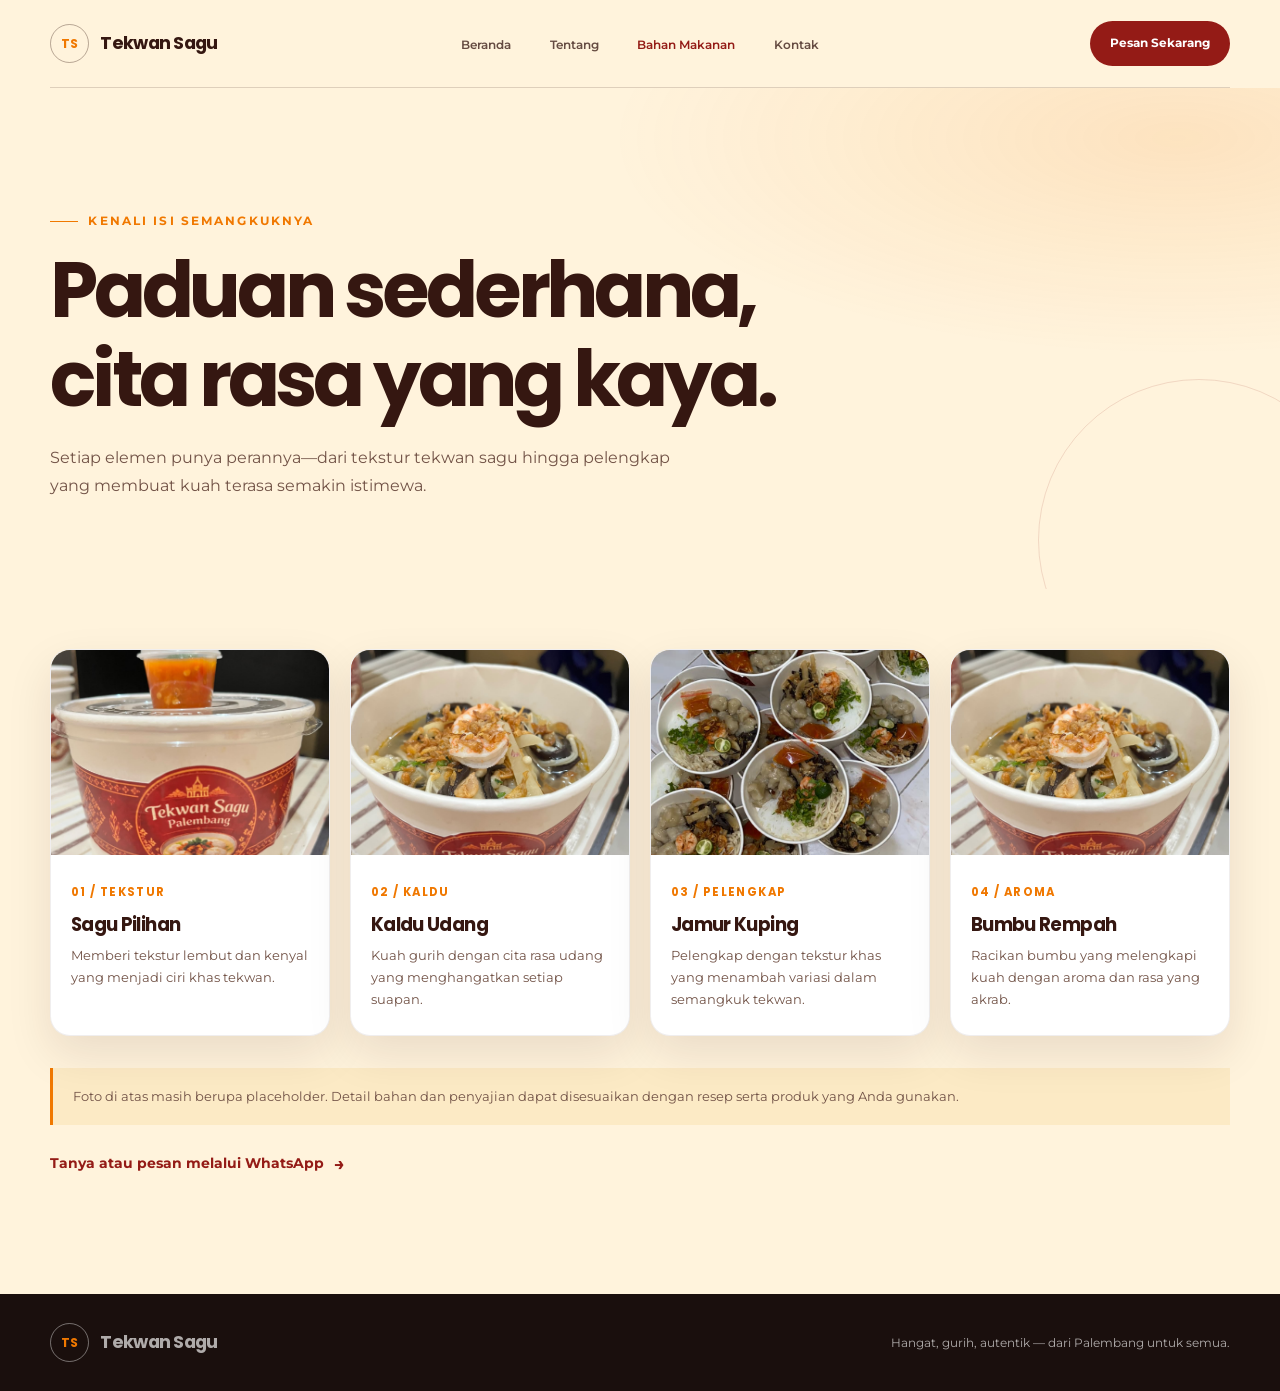
==== bahan.html @ 5b8f3bab "up web tekwan-sagu arin" ====
<!doctype html>
<html lang="id">
  <head>
    <meta charset="utf-8">
    <meta name="viewport" content="width=device-width, initial-scale=1">
    <meta name="theme-color" content="#FFF3DC">
    <meta
      name="description"
      content="Kenali bahan utama dalam semangkuk Tekwan Sagu Palembang."
    >
    <title>Bahan Makanan — Tekwan Sagu Palembang</title>
    <link rel="preconnect" href="https://fonts.googleapis.com">
    <link rel="preconnect" href="https://fonts.gstatic.com" crossorigin>
    <link rel="stylesheet" href="style.css">
  </head>
  <body>
    <header class="site-header site-header--light">
      <nav class="navbar container" aria-label="Navigasi utama">
        <a class="brand" href="index.html" aria-label="Tekwan Sagu, beranda">
          <span class="brand__mark" aria-hidden="true">TS</span>
          <span>Tekwan Sagu</span>
        </a>
        <ul class="nav-links">
          <li><a href="index.html">Beranda</a></li>
          <li><a href="tentang.html">Tentang</a></li>
          <li><a href="bahan.html" aria-current="page">Bahan Makanan</a></li>
          <li><a href="kontak.html">Kontak</a></li>
        </ul>
        <a class="button navbar__cta" href="kontak.html">Pesan Sekarang</a>
      </nav>
    </header>

    <main class="page-main">
      <section class="page-hero" aria-labelledby="ingredients-title">
        <div class="page-hero__inner container">
          <p class="eyebrow">Kenali isi semangkuknya</p>
          <h1 class="section-heading" id="ingredients-title">
            Paduan sederhana, cita rasa yang kaya.
          </h1>
          <p class="section-intro">
            Setiap elemen punya perannya—dari tekstur tekwan sagu hingga pelengkap
            yang membuat kuah terasa semakin istimewa.
          </p>
        </div>
      </section>

      <section class="section section--cream ingredients-section" aria-label="Bahan utama Tekwan Sagu">
        <div class="container">
          <div class="ingredients-grid">
            <article class="ingredient-card">
              <div class="ingredient-card__image">
                <!-- [GANTI FOTO DI SINI] Masukkan link atau nama file foto Anda ke dalam src="" -->
                <img
                  src="images/tekwan2.jpeg"
                  alt="Ilustrasi atau foto sagu pilihan"
                  loading="lazy"
                >
              </div>
              <div class="ingredient-card__body">
                <span class="ingredient-card__number">01 / TEKSTUR</span>
                <h3>Sagu Pilihan</h3>
                <p>Memberi tekstur lembut dan kenyal yang menjadi ciri khas tekwan.</p>
              </div>
            </article>

            <article class="ingredient-card">
              <div class="ingredient-card__image">
                <!-- [GANTI FOTO DI SINI] Masukkan link atau nama file foto Anda ke dalam src="" -->
                <img
                  src="images/tekwan1.jpeg"
                  alt="Ilustrasi atau foto kuah udang"
                  loading="lazy"
                >
              </div>
              <div class="ingredient-card__body">
                <span class="ingredient-card__number">02 / KALDU</span>
                <h3>Kaldu Udang</h3>
                <p>Kuah gurih dengan cita rasa udang yang menghangatkan setiap suapan.</p>
              </div>
            </article>

            <article class="ingredient-card">
              <div class="ingredient-card__image">
                <!-- [GANTI FOTO DI SINI] Masukkan link atau nama file foto Anda ke dalam src="" -->
                <img
                  src="images/tekwan3.jpeg"
                  alt="Ilustrasi atau foto jamur kuping"
                  loading="lazy"
                >
              </div>
              <div class="ingredient-card__body">
                <span class="ingredient-card__number">03 / PELENGKAP</span>
                <h3>Jamur Kuping</h3>
                <p>Pelengkap dengan tekstur khas yang menambah variasi dalam semangkuk tekwan.</p>
              </div>
            </article>

            <article class="ingredient-card">
              <div class="ingredient-card__image">
                <!-- [GANTI FOTO DI SINI] Masukkan link atau nama file foto Anda ke dalam src="" -->
                <img
                  src="images/tekwan1.jpeg"
                  alt="Ilustrasi atau foto bumbu rempah"
                  loading="lazy"
                >
              </div>
              <div class="ingredient-card__body">
                <span class="ingredient-card__number">04 / AROMA</span>
                <h3>Bumbu Rempah</h3>
                <p>Racikan bumbu yang melengkapi kuah dengan aroma dan rasa yang akrab.</p>
              </div>
            </article>
          </div>

          <p class="ingredients-note">
            Foto di atas masih berupa placeholder. Detail bahan dan penyajian dapat
            disesuaikan dengan resep serta produk yang Anda gunakan.
          </p>
          <a class="text-link" href="kontak.html">Tanya atau pesan melalui WhatsApp</a>
        </div>
      </section>
    </main>

    <footer class="site-footer">
      <div class="site-footer__inner container">
        <a class="brand" href="index.html">
          <span class="brand__mark" aria-hidden="true">TS</span>
          <span>Tekwan Sagu</span>
        </a>
        <p>Hangat, gurih, autentik — dari Palembang untuk semua.</p>
      </div>
    </footer>
  </body>
</html>
---- style.css ----
@import url('https://fonts.googleapis.com/css2?family=Montserrat:wght@400;500;600;700&family=Poppins:wght@400;500;600;700;800&display=swap');

:root {
  color-scheme: light;
  --color-dark: #1a0f0d;
  --color-cream: #fff3dc;
  --color-parchment: #f7dda4;
  --color-maroon: #941b16;
  --color-orange: #f07800;
  --color-gold: #f5c637;
  --color-white: #ffffff;
  --color-text: #351711;
  --color-muted: #725347;
  --color-border: rgba(53, 23, 17, 0.14);
  --font-heading: 'Poppins', sans-serif;
  --font-body: 'Montserrat', sans-serif;
  --container-width: 1180px;
  --section-space: clamp(4.5rem, 9vw, 8rem);
  --radius-card: 1.25rem;
  --shadow-card: 0 18px 45px rgba(53, 23, 17, 0.1);
}

* {
  box-sizing: border-box;
}

html {
  scroll-behavior: smooth;
}

body {
  min-width: 320px;
  margin: 0;
  background: var(--color-cream);
  color: var(--color-text);
  font-family: var(--font-body);
  font-size: 1rem;
  line-height: 1.7;
  -webkit-font-smoothing: antialiased;
}

body,
button,
a {
  font-family: var(--font-body);
}

img {
  display: block;
  max-width: 100%;
}

a {
  color: inherit;
  text-decoration: none;
}

button,
a {
  -webkit-tap-highlight-color: transparent;
}

button:focus-visible,
a:focus-visible {
  outline: 3px solid var(--color-orange);
  outline-offset: 4px;
}

h1,
h2,
h3,
p {
  margin-top: 0;
}

h1,
h2,
h3 {
  font-family: var(--font-heading);
  line-height: 1.16;
}

.container {
  width: min(var(--container-width), calc(100% - 3rem));
  margin-inline: auto;
}

.section {
  padding-block: var(--section-space);
}

.section--cream {
  background: var(--color-cream);
  color: var(--color-text);
}

.section--dark {
  background: var(--color-dark);
  color: var(--color-white);
}

.eyebrow {
  display: inline-flex;
  align-items: center;
  gap: 0.65rem;
  margin-bottom: 1rem;
  color: var(--color-orange);
  font-size: 0.74rem;
  font-weight: 700;
  letter-spacing: 0.18em;
  line-height: 1.4;
  text-transform: uppercase;
}

.eyebrow::before {
  width: 1.75rem;
  height: 1px;
  background: currentColor;
  content: '';
}

.section-heading {
  max-width: 700px;
  margin-bottom: 1.15rem;
  font-size: clamp(2.15rem, 4.5vw, 3.8rem);
  letter-spacing: -0.055em;
}

.section-intro {
  max-width: 620px;
  margin-bottom: 0;
  color: var(--color-muted);
}

.section--dark .section-intro {
  color: rgba(255, 255, 255, 0.68);
}

.button {
  display: inline-flex;
  min-height: 3.35rem;
  align-items: center;
  justify-content: center;
  gap: 0.65rem;
  padding: 0.85rem 1.5rem;
  border: 1px solid transparent;
  border-radius: 999px;
  background: var(--color-maroon);
  color: var(--color-white);
  font-size: 0.87rem;
  font-weight: 700;
  line-height: 1.2;
  transition: background-color 180ms ease, color 180ms ease, transform 180ms ease, box-shadow 180ms ease;
}

.button:hover {
  transform: translateY(-2px);
  background: #76120f;
  box-shadow: 0 10px 24px rgba(148, 27, 22, 0.25);
}

.button--outline {
  border-color: rgba(255, 255, 255, 0.38);
  background: transparent;
  color: var(--color-white);
}

.button--outline:hover {
  border-color: var(--color-white);
  background: var(--color-white);
  color: var(--color-dark);
  box-shadow: none;
}

.site-header {
  position: absolute;
  z-index: 10;
  inset: 0 0 auto;
  color: var(--color-white);
}

.site-header--light {
  color: var(--color-text);
}

.site-header--light .navbar {
  border-bottom-color: rgba(53, 23, 17, 0.16);
}

.site-header--light .brand__mark {
  border-color: rgba(53, 23, 17, 0.35);
}

.site-header--light .nav-links a {
  color: rgba(53, 23, 17, 0.76);
}

.site-header--light .nav-links a:hover,
.site-header--light .nav-links a[aria-current='page'] {
  color: var(--color-maroon);
}

.navbar {
  position: relative;
  display: flex;
  min-height: 5.5rem;
  align-items: center;
  justify-content: space-between;
  gap: 2rem;
  border-bottom: 1px solid rgba(255, 255, 255, 0.13);
}

.brand {
  display: inline-flex;
  flex: 0 0 auto;
  align-items: center;
  gap: 0.7rem;
  font-family: var(--font-heading);
  font-size: 1.1rem;
  font-weight: 700;
  letter-spacing: -0.04em;
}

.brand__mark {
  display: grid;
  width: 2.45rem;
  aspect-ratio: 1;
  place-items: center;
  border: 1px solid rgba(255, 255, 255, 0.4);
  border-radius: 50%;
  color: var(--color-orange);
  font-size: 0.78rem;
  letter-spacing: 0;
}

.nav-links {
  position: absolute;
  left: 50%;
  display: flex;
  align-items: center;
  gap: clamp(1.25rem, 3vw, 2.8rem);
  margin: 0;
  padding: 0;
  list-style: none;
  transform: translateX(-50%);
}

.nav-links a {
  color: rgba(255, 255, 255, 0.78);
  font-size: 0.78rem;
  font-weight: 600;
  transition: color 180ms ease;
}

.nav-links a:hover,
.nav-links a[aria-current='page'] {
  color: var(--color-white);
}

.navbar__cta {
  min-height: 2.85rem;
  padding-inline: 1.2rem;
  font-size: 0.78rem;
  white-space: nowrap;
}

.hero {
  position: relative;
  display: flex;
  min-height: min(810px, 100svh);
  align-items: center;
  overflow: hidden;
  padding-block: 9rem 8rem;
  background:
    radial-gradient(ellipse at 78% 52%, rgba(240, 120, 0, 0.13), transparent 39%),
    var(--color-cream);
  color: var(--color-text);
}

.hero::before {
  position: absolute;
  top: 12%;
  right: -9rem;
  width: min(46vw, 620px);
  aspect-ratio: 1;
  border: 1px solid rgba(148, 27, 22, 0.2);
  border-radius: 50%;
  content: '';
}

.hero::after {
  position: absolute;
  z-index: 2;
  right: -3%;
  bottom: -3.4rem;
  left: -3%;
  height: 6rem;
  border-radius: 50% 50% 0 0 / 65% 65% 0 0;
  background: var(--color-cream);
  content: '';
}

.hero__inner {
  position: relative;
  z-index: 1;
  display: grid;
  width: min(var(--container-width), calc(100% - 3rem));
  grid-template-columns: minmax(0, 0.95fr) minmax(0, 1.05fr);
  align-items: center;
  gap: clamp(2.5rem, 6vw, 6rem);
  margin-inline: auto;
}

.hero__copy {
  position: relative;
  z-index: 2;
}

.hero__title {
  max-width: 620px;
  margin-bottom: 1.35rem;
  font-size: clamp(3.2rem, 7vw, 6.4rem);
  font-weight: 700;
  letter-spacing: -0.075em;
}

.hero__title span {
  color: var(--color-orange);
}

.hero__description {
  max-width: 480px;
  margin-bottom: 2rem;
  color: var(--color-muted);
  font-size: 1rem;
}

.hero__actions {
  display: flex;
  flex-wrap: wrap;
  align-items: center;
  gap: 0.85rem;
}

.hero .button--outline {
  border-color: rgba(53, 23, 17, 0.35);
  color: var(--color-text);
}

.hero .button--outline:hover {
  border-color: var(--color-maroon);
  background: var(--color-maroon);
  color: var(--color-white);
}

.hero__visual {
  position: relative;
  min-height: 460px;
  isolation: isolate;
}

.hero__visual::before {
  position: absolute;
  z-index: -1;
  inset: 7% 3% 4% 5%;
  border-radius: 48% 52% 47% 53% / 42% 45% 55% 58%;
  background: linear-gradient(145deg, #f7dda4, #eab96f 68%);
  content: '';
  transform: rotate(-7deg);
}

.hero__photo {
  position: absolute;
  inset: 2% 5% 0 2%;
  overflow: hidden;
  border: 1px solid rgba(148, 27, 22, 0.16);
  border-radius: 48% 52% 48% 52% / 41% 44% 56% 59%;
  background:
    radial-gradient(ellipse at 50% 48%, rgba(240, 120, 0, 0.28), transparent 48%),
    linear-gradient(150deg, #f4d18e, #e9b86d 70%);
  box-shadow: 0 35px 90px rgba(53, 23, 17, 0.2);
  transform: rotate(3deg);
}

.hero__photo img {
  width: 100%;
  height: 100%;
  object-fit: cover;
  opacity: 0.92;
}

.hero__badge {
  position: absolute;
  z-index: 2;
  right: -1%;
  bottom: 11%;
  display: grid;
  width: 7.5rem;
  aspect-ratio: 1;
  align-content: center;
  justify-items: center;
  border: 5px solid var(--color-cream);
  border-radius: 50%;
  background: var(--color-gold);
  color: var(--color-dark);
  text-align: center;
  transform: rotate(9deg);
}

.hero__badge strong {
  font-family: var(--font-heading);
  font-size: 1.4rem;
  line-height: 1.2;
}

.hero__badge span {
  max-width: 5rem;
  font-size: 0.57rem;
  font-weight: 700;
  line-height: 1.35;
  text-transform: uppercase;
}

.hero__note {
  position: absolute;
  right: 3%;
  bottom: -7%;
  color: var(--color-muted);
  font-size: 0.7rem;
  letter-spacing: 0.12em;
  text-transform: uppercase;
  transform: rotate(-5deg);
}

.intro {
  position: relative;
  padding-top: clamp(4rem, 8vw, 7rem);
}

.intro__layout {
  display: grid;
  grid-template-columns: 0.85fr 1.15fr;
  align-items: center;
  gap: clamp(3rem, 8vw, 8rem);
}

.intro__visual {
  position: relative;
  min-height: 370px;
  overflow: hidden;
  border-radius: 1rem 5rem 1rem 1rem;
  background:
    radial-gradient(ellipse at 50% 45%, rgba(240, 120, 0, 0.2), transparent 50%),
    var(--color-parchment);
}

.intro__visual img {
  width: 100%;
  height: 100%;
  min-height: 370px;
  object-fit: cover;
}

.intro__copy {
  padding-block: 1rem;
}

.intro__copy .section-heading {
  margin-bottom: 1.25rem;
}

.intro__copy p {
  max-width: 570px;
  color: var(--color-muted);
}

.text-link {
  display: inline-flex;
  align-items: center;
  gap: 0.6rem;
  margin-top: 0.6rem;
  color: var(--color-maroon);
  font-size: 0.86rem;
  font-weight: 700;
}

.text-link::after {
  content: '→';
  font-size: 1.15rem;
  transition: transform 180ms ease;
}

.text-link:hover::after {
  transform: translateX(4px);
}

.site-footer {
  padding-block: 1.8rem;
  background: var(--color-dark);
  color: rgba(255, 255, 255, 0.65);
  font-size: 0.78rem;
}

.site-footer__inner {
  display: flex;
  align-items: center;
  justify-content: space-between;
  gap: 1rem;
}

.site-footer p {
  margin: 0;
}

.page-main {
  padding-top: 5.5rem;
}

.page-hero {
  position: relative;
  overflow: hidden;
  padding-block: clamp(4.5rem, 9vw, 7.5rem) clamp(3.5rem, 7vw, 6rem);
  background:
    radial-gradient(ellipse at 92% 10%, rgba(240, 120, 0, 0.13), transparent 34%),
    var(--color-cream);
}

.page-hero::after {
  position: absolute;
  right: -5rem;
  bottom: -7rem;
  width: 20rem;
  aspect-ratio: 1;
  border: 1px solid rgba(148, 27, 22, 0.13);
  border-radius: 50%;
  content: '';
  pointer-events: none;
}

.page-hero__inner {
  position: relative;
  z-index: 1;
}

.page-hero .section-heading {
  max-width: 760px;
  margin-bottom: 1.25rem;
  font-size: clamp(2.6rem, 6vw, 5rem);
}

.page-hero .section-intro {
  max-width: 660px;
  font-size: 1.02rem;
}

.about-layout {
  display: grid;
  grid-template-columns: minmax(0, 1fr) minmax(0, 0.92fr);
  align-items: center;
  gap: clamp(2.5rem, 7vw, 6.5rem);
}

.about-copy p {
  color: var(--color-muted);
}

.about-copy .section-heading {
  margin-bottom: 1.35rem;
}

.about-visual {
  position: relative;
  min-height: 430px;
  overflow: hidden;
  border: 0.65rem solid var(--color-white);
  border-radius: 1.5rem 1.5rem 5rem 1.5rem;
  background:
    radial-gradient(ellipse at 50% 45%, rgba(240, 120, 0, 0.2), transparent 50%),
    var(--color-parchment);
  box-shadow: var(--shadow-card);
  transform: rotate(1.5deg);
}

.about-visual img {
  width: 100%;
  height: 100%;
  min-height: 430px;
  object-fit: cover;
}

.about-visual__caption {
  position: absolute;
  right: 1rem;
  bottom: 1rem;
  left: 1rem;
  padding: 0.8rem 1rem;
  border-radius: 0.7rem;
  background: rgba(255, 243, 220, 0.92);
  color: var(--color-text);
  font-size: 0.78rem;
  font-weight: 700;
}

.story-strip {
  display: grid;
  grid-template-columns: repeat(3, 1fr);
  gap: 1rem;
  margin-top: 2rem;
}

.story-strip__item {
  padding: 1rem;
  border-top: 2px solid var(--color-gold);
  background: rgba(255, 255, 255, 0.55);
}

.story-strip__item strong {
  display: block;
  margin-bottom: 0.2rem;
  color: var(--color-maroon);
  font-family: var(--font-heading);
  font-size: 0.9rem;
}

.story-strip__item span {
  color: var(--color-muted);
  font-size: 0.72rem;
}

.ingredients-section {
  padding-top: 1rem;
}

.ingredients-grid {
  display: grid;
  grid-template-columns: repeat(4, minmax(0, 1fr));
  gap: 1.25rem;
  margin-top: 2.75rem;
}

.ingredient-card {
  overflow: hidden;
  border: 1px solid rgba(53, 23, 17, 0.07);
  border-radius: var(--radius-card);
  background: var(--color-white);
  box-shadow: var(--shadow-card);
  transition: transform 200ms ease, box-shadow 200ms ease;
}

.ingredient-card:hover {
  transform: translateY(-5px);
  box-shadow: 0 24px 48px rgba(53, 23, 17, 0.15);
}

.ingredient-card__image {
  position: relative;
  display: grid;
  min-height: 205px;
  place-items: center;
  overflow: hidden;
  background:
    radial-gradient(ellipse at 50% 60%, rgba(240, 120, 0, 0.18), transparent 55%),
    var(--color-parchment);
}

.ingredient-card__image::before {
  position: absolute;
  width: 9rem;
  aspect-ratio: 1;
  border: 1px solid rgba(148, 27, 22, 0.18);
  border-radius: 50%;
  content: '';
}

.ingredient-card__image img {
  position: relative;
  z-index: 1;
  width: 100%;
  height: 205px;
  object-fit: cover;
}

.ingredient-card__body {
  padding: 1.35rem 1.25rem 1.5rem;
}

.ingredient-card__number {
  display: inline-block;
  margin-bottom: 0.7rem;
  color: var(--color-orange);
  font-family: var(--font-heading);
  font-size: 0.72rem;
  font-weight: 700;
  letter-spacing: 0.12em;
}

.ingredient-card h3 {
  margin-bottom: 0.55rem;
  font-size: 1.15rem;
  letter-spacing: -0.035em;
}

.ingredient-card p {
  margin-bottom: 0;
  color: var(--color-muted);
  font-size: 0.82rem;
}

.ingredients-note {
  margin-top: 2rem;
  padding: 1.1rem 1.25rem;
  border-left: 3px solid var(--color-orange);
  background: rgba(247, 221, 164, 0.42);
  color: var(--color-muted);
  font-size: 0.82rem;
}

.contact-section {
  padding-block: clamp(3.5rem, 7vw, 6rem) var(--section-space);
}

.contact-panel {
  position: relative;
  display: grid;
  grid-template-columns: 1.1fr 0.9fr;
  overflow: hidden;
  border: 1px solid rgba(148, 27, 22, 0.15);
  border-radius: 1.5rem;
  background:
    radial-gradient(ellipse at 100% 0%, rgba(245, 198, 55, 0.25), transparent 40%),
    var(--color-white);
  box-shadow: var(--shadow-card);
}

.contact-panel__details {
  padding: clamp(1.5rem, 5vw, 3.5rem);
}

.contact-panel__details h2 {
  max-width: 540px;
  margin-bottom: 1rem;
  font-size: clamp(2rem, 4vw, 3.25rem);
  letter-spacing: -0.055em;
}

.contact-panel__details > p {
  max-width: 520px;
  margin-bottom: 2rem;
  color: var(--color-muted);
}

.contact-facts {
  display: grid;
  gap: 1rem;
  margin: 0;
}

.contact-fact {
  display: grid;
  grid-template-columns: 2.8rem 1fr;
  align-items: center;
  gap: 0.9rem;
}

.contact-fact__icon {
  display: grid;
  width: 2.8rem;
  aspect-ratio: 1;
  place-items: center;
  border-radius: 50%;
  background: var(--color-cream);
  color: var(--color-maroon);
  font-size: 1.1rem;
}

.contact-fact dt {
  color: var(--color-muted);
  font-size: 0.72rem;
  font-weight: 600;
}

.contact-fact dd {
  margin: 0;
  color: var(--color-text);
  font-size: 0.95rem;
  font-weight: 700;
}

.contact-panel__order {
  display: flex;
  flex-direction: column;
  align-items: flex-start;
  justify-content: center;
  padding: clamp(1.5rem, 5vw, 3.5rem);
  background:
    radial-gradient(ellipse at 90% 10%, rgba(245, 198, 55, 0.2), transparent 45%),
    var(--color-maroon);
  color: var(--color-white);
}

.contact-panel__order .eyebrow {
  color: var(--color-gold);
}

.contact-panel__order h2 {
  margin-bottom: 0.6rem;
  font-size: clamp(1.7rem, 3.5vw, 2.4rem);
}

.contact-panel__order p {
  color: rgba(255, 255, 255, 0.8);
}

.contact-price {
  display: inline-flex;
  align-items: baseline;
  gap: 0.45rem;
  margin: 0.35rem 0 1.5rem;
  padding: 0.55rem 1rem;
  border-radius: 999px;
  background: var(--color-gold);
  color: var(--color-text);
  font-family: var(--font-heading);
  font-weight: 700;
}

.contact-price strong {
  font-size: 1.7rem;
}

.button--whatsapp {
  width: 100%;
  min-height: 3.7rem;
  background: #f3bd22;
  color: var(--color-text);
}

.button--whatsapp:hover {
  background: #ffcf39;
  box-shadow: 0 10px 24px rgba(43, 16, 12, 0.2);
}

.contact-phone {
  margin: 0.85rem 0 0;
  font-size: 0.76rem;
  font-weight: 600;
}

@media (max-width: 900px) {
  .navbar {
    gap: 1rem;
  }

  .nav-links {
    gap: 1rem;
  }

  .hero__inner {
    gap: 2rem;
  }

  .hero__visual {
    min-height: 390px;
  }

  .ingredients-grid {
    grid-template-columns: repeat(2, minmax(0, 1fr));
  }
}

@media (max-width: 700px) {
  :root {
    --section-space: 4.5rem;
  }

  .container,
  .hero__inner {
    width: min(100% - 2rem, var(--container-width));
  }

  .site-header {
    background: rgba(255, 243, 220, 0.92);
    backdrop-filter: blur(12px);
  }

  .site-header--light .navbar {
    border-bottom-color: rgba(53, 23, 17, 0.12);
  }

  .navbar {
    min-height: 4.7rem;
    flex-wrap: wrap;
    gap: 0.7rem;
    padding-block: 0.75rem;
  }

  .brand {
    font-size: 1rem;
  }

  .brand__mark {
    width: 2.1rem;
  }

  .navbar__cta {
    min-height: 2.5rem;
    padding-inline: 0.95rem;
    font-size: 0.7rem;
  }

  .nav-links {
    position: static;
    order: 3;
    width: 100%;
    justify-content: space-between;
    gap: 0.5rem;
    transform: none;
  }

  .nav-links a {
    font-size: 0.68rem;
  }

  .hero {
    min-height: auto;
    padding-block: 10rem 7rem;
  }

  .hero__inner,
  .intro__layout,
  .about-layout,
  .contact-panel {
    grid-template-columns: 1fr;
  }

  .hero__inner {
    gap: 2.5rem;
  }

  .hero__title {
    max-width: 520px;
    font-size: clamp(3.25rem, 15vw, 5rem);
  }

  .hero__description {
    font-size: 0.94rem;
  }

  .hero__visual {
    width: min(100%, 470px);
    min-height: min(95vw, 430px);
    justify-self: center;
  }

  .hero__badge {
    right: 0;
    bottom: 8%;
    width: 6.6rem;
  }

  .hero__note {
    right: 1%;
    bottom: -3%;
  }

  .hero::after {
    bottom: -4rem;
    height: 5rem;
  }

  .intro__layout {
    gap: 2rem;
  }

  .intro__visual,
  .intro__visual img {
    min-height: 270px;
  }

  .site-footer__inner {
    align-items: flex-start;
    flex-direction: column;
  }

  .page-main {
    padding-top: 6rem;
  }

  .page-hero .section-heading {
    font-size: clamp(2.6rem, 12vw, 4rem);
  }

  .about-layout {
    gap: 2.5rem;
  }

  .about-visual,
  .about-visual img {
    min-height: 300px;
  }

  .story-strip {
    grid-template-columns: 1fr;
    gap: 0.65rem;
  }

  .contact-panel__order {
    min-height: 330px;
  }
}

@media (max-width: 380px) {
  .brand {
    gap: 0.45rem;
    font-size: 0.88rem;
  }

  .navbar__cta {
    padding-inline: 0.75rem;
  }

  .nav-links a {
    font-size: 0.62rem;
  }

  .hero__actions .button {
    width: 100%;
  }

  .ingredients-grid {
    grid-template-columns: 1fr;
  }
}

@media (prefers-reduced-motion: reduce) {
  *,
  *::before,
  *::after {
    scroll-behavior: auto !important;
    transition-duration: 0.01ms !important;
  }
}
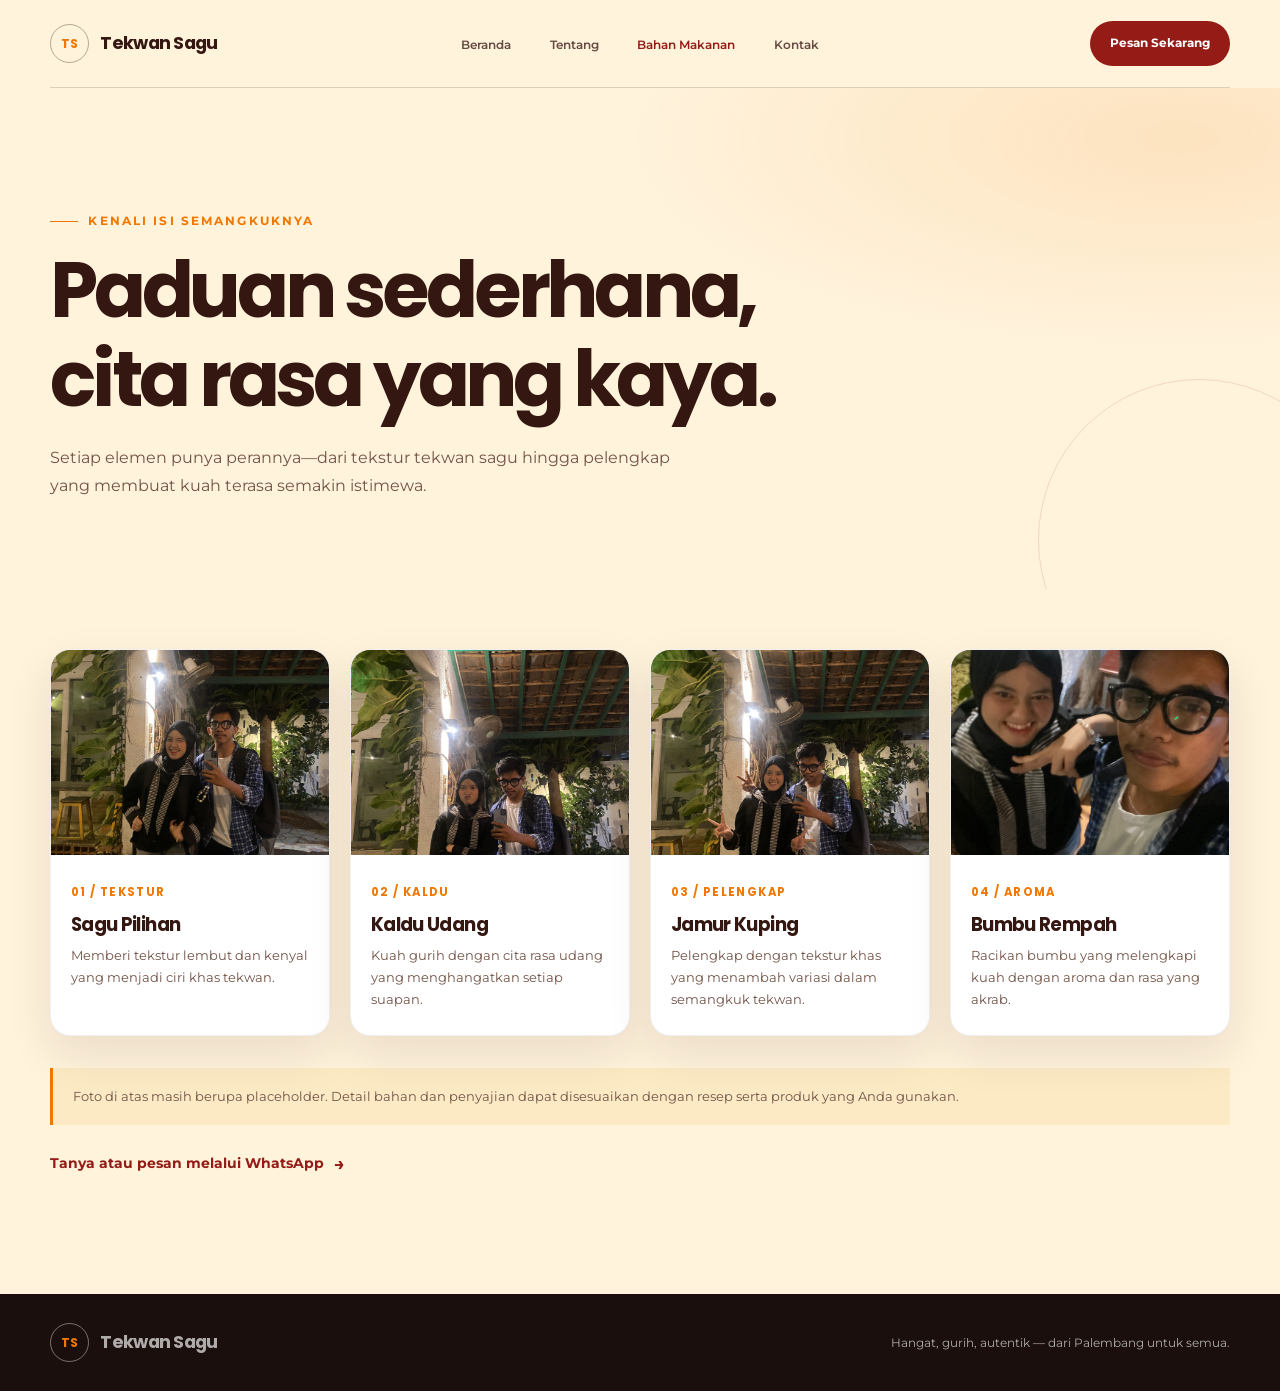
==== commit 521f7982: "kata arin gnti pke foto berdua xixixi" ====
--- a/bahan.html
+++ b/bahan.html
@@ -51,8 +51,8 @@
               <div class="ingredient-card__image">
                 <!-- [GANTI FOTO DI SINI] Masukkan link atau nama file foto Anda ke dalam src="" -->
                 <img
-                  src="images/tekwan2.jpeg"
-                  alt="Ilustrasi atau foto sagu pilihan"
+                  src="images/WhatsApp Image 2026-11-08 at 07.32.19 (1).jpeg"
+                  alt="Foto dokumentasi kebersamaan"
                   loading="lazy"
                 >
               </div>
@@ -67,8 +67,8 @@
               <div class="ingredient-card__image">
                 <!-- [GANTI FOTO DI SINI] Masukkan link atau nama file foto Anda ke dalam src="" -->
                 <img
-                  src="images/tekwan1.jpeg"
-                  alt="Ilustrasi atau foto kuah udang"
+                  src="images/WhatsApp Image 2026-11-08 at 07.32.18.jpeg"
+                  alt="Foto dokumentasi kebersamaan"
                   loading="lazy"
                 >
               </div>
@@ -83,8 +83,8 @@
               <div class="ingredient-card__image">
                 <!-- [GANTI FOTO DI SINI] Masukkan link atau nama file foto Anda ke dalam src="" -->
                 <img
-                  src="images/tekwan3.jpeg"
-                  alt="Ilustrasi atau foto jamur kuping"
+                  src="images/WhatsApp Image 2026-11-08 at 07.32.17.jpeg"
+                  alt="Foto dokumentasi kebersamaan"
                   loading="lazy"
                 >
               </div>
@@ -99,8 +99,8 @@
               <div class="ingredient-card__image">
                 <!-- [GANTI FOTO DI SINI] Masukkan link atau nama file foto Anda ke dalam src="" -->
                 <img
-                  src="images/tekwan1.jpeg"
-                  alt="Ilustrasi atau foto bumbu rempah"
+                  src="images/WhatsApp Image 2026-11-08 at 07.32.12.jpeg"
+                  alt="Foto dokumentasi kebersamaan"
                   loading="lazy"
                 >
               </div>
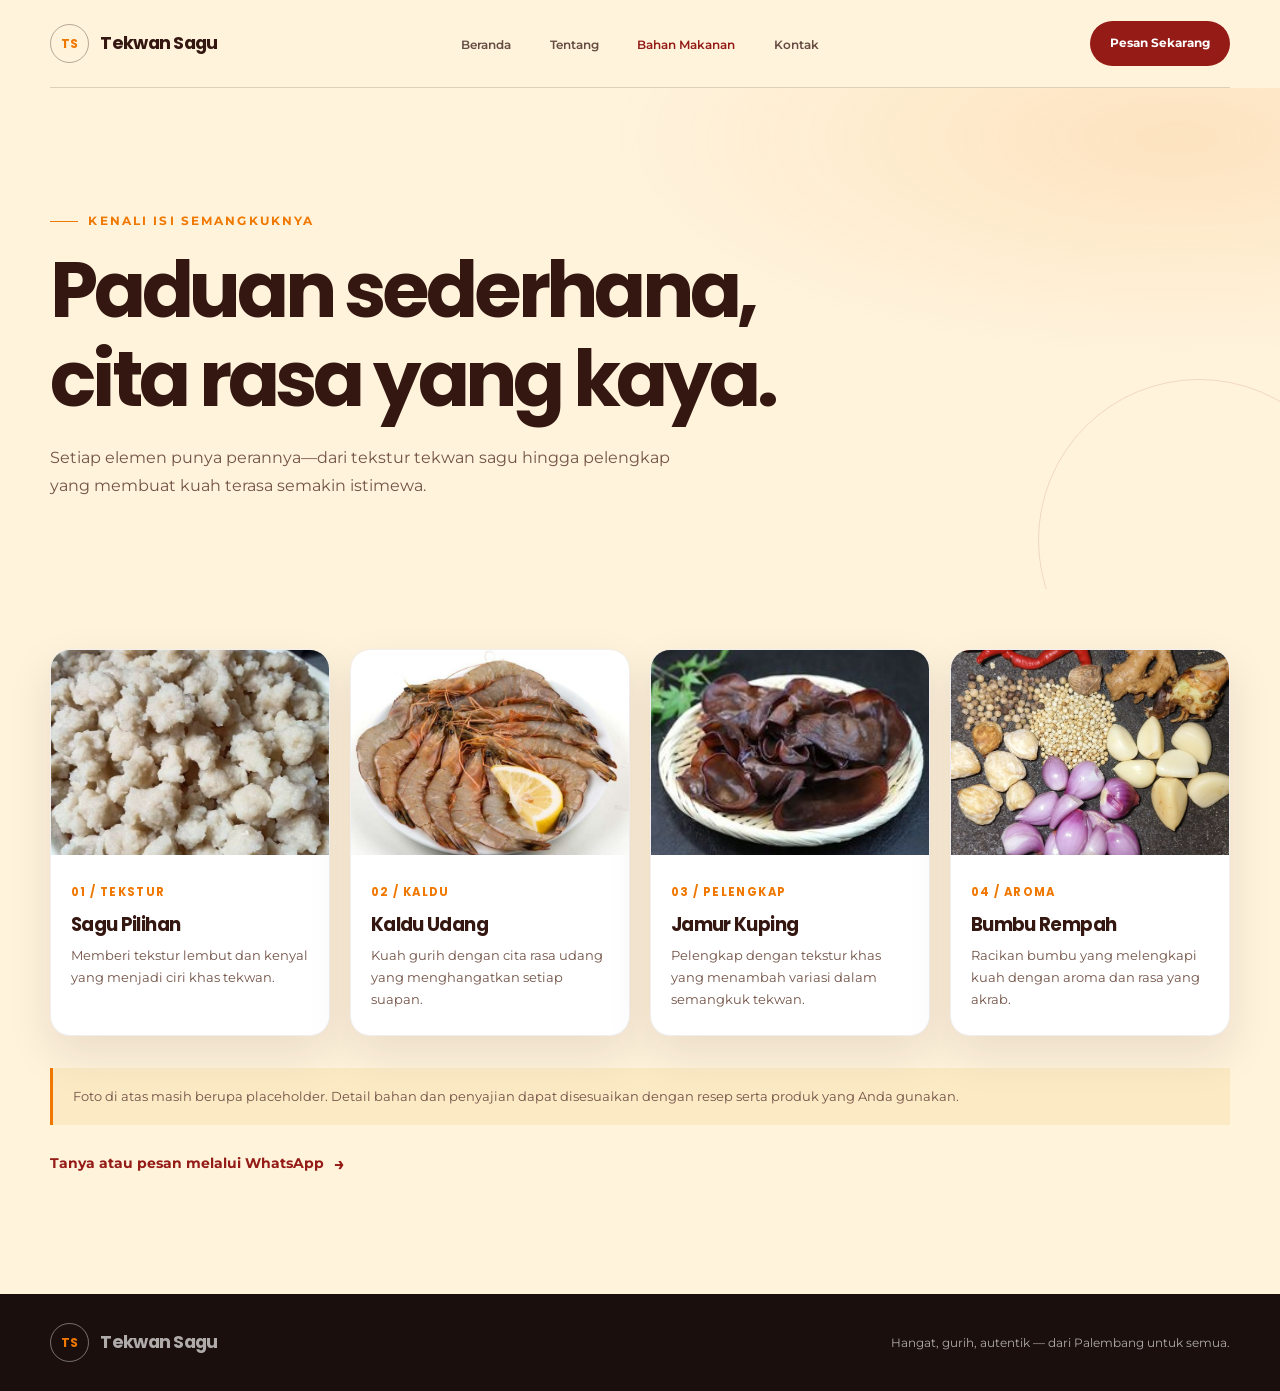
==== commit 0e766632: "Update homepage and ingredient photos Co-authored-by: Copilot <223556219+Copilot@users.noreply.githu" ====
--- a/bahan.html
+++ b/bahan.html
@@ -51,7 +51,7 @@
               <div class="ingredient-card__image">
                 <!-- [GANTI FOTO DI SINI] Masukkan link atau nama file foto Anda ke dalam src="" -->
                 <img
-                  src="images/WhatsApp Image 2026-11-08 at 07.32.19 (1).jpeg"
+                  src="images/sagu.jpeg"
                   alt="Foto dokumentasi kebersamaan"
                   loading="lazy"
                 >
@@ -67,7 +67,7 @@
               <div class="ingredient-card__image">
                 <!-- [GANTI FOTO DI SINI] Masukkan link atau nama file foto Anda ke dalam src="" -->
                 <img
-                  src="images/WhatsApp Image 2026-11-08 at 07.32.18.jpeg"
+                  src="images/udang.jpeg"
                   alt="Foto dokumentasi kebersamaan"
                   loading="lazy"
                 >
@@ -83,7 +83,7 @@
               <div class="ingredient-card__image">
                 <!-- [GANTI FOTO DI SINI] Masukkan link atau nama file foto Anda ke dalam src="" -->
                 <img
-                  src="images/WhatsApp Image 2026-11-08 at 07.32.17.jpeg"
+                  src="images/jamurkuping.jpeg"
                   alt="Foto dokumentasi kebersamaan"
                   loading="lazy"
                 >
@@ -99,7 +99,7 @@
               <div class="ingredient-card__image">
                 <!-- [GANTI FOTO DI SINI] Masukkan link atau nama file foto Anda ke dalam src="" -->
                 <img
-                  src="images/WhatsApp Image 2026-11-08 at 07.32.12.jpeg"
+                  src="images/rempah.jpeg"
                   alt="Foto dokumentasi kebersamaan"
                   loading="lazy"
                 >
--- a/style.css
+++ b/style.css
@@ -409,7 +409,7 @@
 
 .hero__badge strong {
   font-family: var(--font-heading);
-  font-size: 1.4rem;
+  font-size: 2rem;
   line-height: 1.2;
 }
 
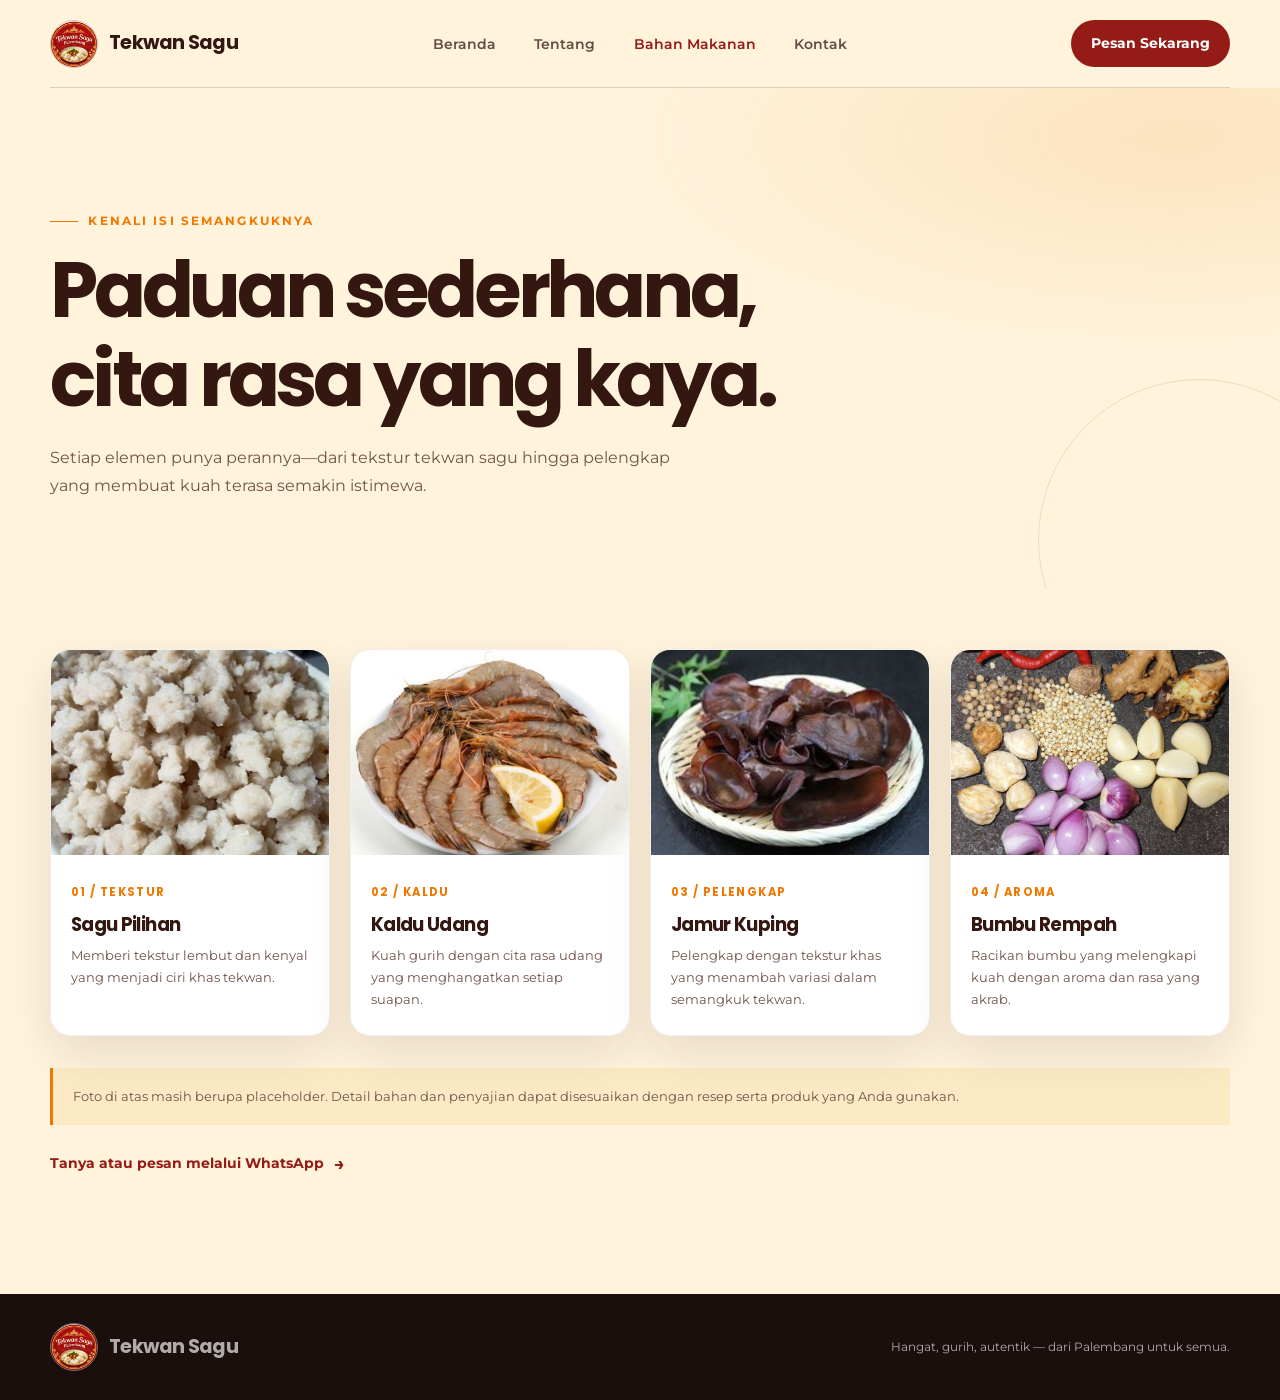
==== commit 7c41236b: "logo" ====
--- a/bahan.html
+++ b/bahan.html
@@ -17,7 +17,7 @@
     <header class="site-header site-header--light">
       <nav class="navbar container" aria-label="Navigasi utama">
         <a class="brand" href="index.html" aria-label="Tekwan Sagu, beranda">
-          <span class="brand__mark" aria-hidden="true">TS</span>
+          <img class="brand__mark" src="images/logo-tekwan.jpeg" alt="">
           <span>Tekwan Sagu</span>
         </a>
         <ul class="nav-links">
@@ -124,7 +124,7 @@
     <footer class="site-footer">
       <div class="site-footer__inner container">
         <a class="brand" href="index.html">
-          <span class="brand__mark" aria-hidden="true">TS</span>
+          <img class="brand__mark" src="images/logo-tekwan.jpeg" alt="">
           <span>Tekwan Sagu</span>
         </a>
         <p>Hangat, gurih, autentik — dari Palembang untuk semua.</p>
@@ -132,3 +132,6 @@
     </footer>
   </body>
 </html>
+
+<!-- love arin 11-11-2026
+ NUANSA coffee -->
--- a/style.css
+++ b/style.css
@@ -1,4 +1,4 @@
-@import url('https://fonts.googleapis.com/css2?family=Montserrat:wght@400;500;600;700&family=Poppins:wght@400;500;600;700;800&display=swap');
+@import url('https://fonts.googleapis.com/css2?family=Barlow+Condensed:wght@700;800;900&family=Montserrat:wght@400;500;600;700&family=Poppins:wght@400;500;600;700;800&display=swap');
 
 :root {
   color-scheme: light;
@@ -188,7 +188,7 @@
 }
 
 .site-header--light .brand__mark {
-  border-color: rgba(53, 23, 17, 0.35);
+  border-color: rgba(53, 23, 17, 0.2);
 }
 
 .site-header--light .nav-links a {
@@ -216,21 +216,19 @@
   align-items: center;
   gap: 0.7rem;
   font-family: var(--font-heading);
-  font-size: 1.1rem;
+  font-size: 1.2rem;
   font-weight: 700;
   letter-spacing: -0.04em;
 }
 
 .brand__mark {
-  display: grid;
-  width: 2.45rem;
-  aspect-ratio: 1;
-  place-items: center;
+  display: block;
+  width: 3rem;
+  height: 3rem;
+  flex: 0 0 auto;
   border: 1px solid rgba(255, 255, 255, 0.4);
   border-radius: 50%;
-  color: var(--color-orange);
-  font-size: 0.78rem;
-  letter-spacing: 0;
+  object-fit: cover;
 }
 
 .nav-links {
@@ -247,7 +245,7 @@
 
 .nav-links a {
   color: rgba(255, 255, 255, 0.78);
-  font-size: 0.78rem;
+  font-size: 0.88rem;
   font-weight: 600;
   transition: color 180ms ease;
 }
@@ -260,7 +258,7 @@
 .navbar__cta {
   min-height: 2.85rem;
   padding-inline: 1.2rem;
-  font-size: 0.78rem;
+  font-size: 0.88rem;
   white-space: nowrap;
 }
 
@@ -393,32 +391,43 @@
   position: absolute;
   z-index: 2;
   right: -1%;
-  bottom: 11%;
+  bottom: 8%;
   display: grid;
-  width: 7.5rem;
+  width: 8.5rem;
   aspect-ratio: 1;
   align-content: center;
   justify-items: center;
+  row-gap: 0.18rem;
   border: 5px solid var(--color-cream);
+  outline: 1px solid rgba(245, 198, 55, 0.85);
   border-radius: 50%;
-  background: var(--color-gold);
-  color: var(--color-dark);
+  background:
+    radial-gradient(circle at 30% 22%, rgba(255, 255, 255, 0.16), transparent 38%),
+    linear-gradient(145deg, #a8271d, #71110f);
+  box-shadow: 0 12px 30px rgba(53, 23, 17, 0.3), inset 0 0 0 2px rgba(245, 198, 55, 0.5);
+  color: var(--color-white);
   text-align: center;
-  transform: rotate(9deg);
+  transform: rotate(7deg);
+}
+
+.hero__badge span,
+.hero__badge small {
+  color: var(--color-gold);
+  font-size: 0.52rem;
+  font-weight: 700;
+  letter-spacing: 0.16em;
+  line-height: 1.2;
+  text-transform: uppercase;
 }
 
 .hero__badge strong {
-  font-family: var(--font-heading);
-  font-size: 2rem;
-  line-height: 1.2;
-}
-
-.hero__badge span {
-  max-width: 5rem;
-  font-size: 0.57rem;
-  font-weight: 700;
-  line-height: 1.35;
-  text-transform: uppercase;
+  color: var(--color-gold);
+  font-family: 'Barlow Condensed', var(--font-heading);
+  font-size: 3.25rem;
+  font-weight: 900;
+  letter-spacing: 0.015em;
+  line-height: 0.95;
+  text-shadow: 0 3px 0 rgba(53, 23, 17, 0.3);
 }
 
 .hero__note {
@@ -848,82 +857,99 @@
 
 @media (max-width: 900px) {
   .navbar {
-    gap: 1rem;
-  }
-
-  .nav-links {
-    gap: 1rem;
-  }
-
-  .hero__inner {
-    gap: 2rem;
-  }
-
-  .hero__visual {
-    min-height: 390px;
-  }
-
-  .ingredients-grid {
-    grid-template-columns: repeat(2, minmax(0, 1fr));
-  }
-}
-
-@media (max-width: 700px) {
-  :root {
-    --section-space: 4.5rem;
-  }
-
-  .container,
-  .hero__inner {
-    width: min(100% - 2rem, var(--container-width));
-  }
-
-  .site-header {
-    background: rgba(255, 243, 220, 0.92);
-    backdrop-filter: blur(12px);
-  }
-
-  .site-header--light .navbar {
-    border-bottom-color: rgba(53, 23, 17, 0.12);
-  }
-
-  .navbar {
-    min-height: 4.7rem;
     flex-wrap: wrap;
-    gap: 0.7rem;
-    padding-block: 0.75rem;
-  }
-
-  .brand {
-    font-size: 1rem;
-  }
-
-  .brand__mark {
-    width: 2.1rem;
-  }
-
-  .navbar__cta {
-    min-height: 2.5rem;
-    padding-inline: 0.95rem;
-    font-size: 0.7rem;
+    gap: 0.75rem;
+    padding-block: 0.65rem;
   }
 
   .nav-links {
     position: static;
     order: 3;
     width: 100%;
-    justify-content: space-between;
+    justify-content: center;
+    gap: clamp(1rem, 4vw, 2rem);
+    transform: none;
+  }
+
+  .hero__inner {
+    gap: 2rem;
+  }
+
+  .hero__visual {
+    min-height: 390px;
+  }
+
+  .ingredients-grid {
+    grid-template-columns: repeat(2, minmax(0, 1fr));
+    gap: 1rem;
+  }
+}
+
+@media (max-width: 700px) {
+  :root {
+    --section-space: 3.75rem;
+  }
+
+  .container,
+  .hero__inner {
+    width: min(100% - 2rem, var(--container-width));
+  }
+
+  .site-header {
+    position: sticky;
+    inset: auto;
+    top: 0;
+    background: rgba(255, 243, 220, 0.96);
+    backdrop-filter: blur(12px);
+  }
+
+  .site-header--light .navbar {
+    border-bottom-color: rgba(53, 23, 17, 0.12);
+  }
+
+  .navbar {
+    min-height: auto;
+    gap: 0.4rem 0.7rem;
+    padding-block: 0.55rem;
+  }
+
+  .brand {
     gap: 0.5rem;
-    transform: none;
+    font-size: 1rem;
+  }
+
+  .brand__mark {
+    width: 2.35rem;
+    height: 2.35rem;
+  }
+
+  .navbar__cta {
+    min-height: 2.4rem;
+    padding-inline: 0.85rem;
+    font-size: 0.74rem;
+  }
+
+  .nav-links {
+    justify-content: flex-start;
+    gap: clamp(0.9rem, 4vw, 1.35rem);
+    overflow-x: auto;
+    padding-block: 0.2rem 0.1rem;
+    scrollbar-width: none;
+    -webkit-overflow-scrolling: touch;
+  }
+
+  .nav-links::-webkit-scrollbar {
+    display: none;
   }
 
   .nav-links a {
-    font-size: 0.68rem;
+    font-size: 0.76rem;
+    white-space: nowrap;
   }
 
   .hero {
     min-height: auto;
-    padding-block: 10rem 7rem;
+    padding-block: 4rem 5.5rem;
   }
 
   .hero__inner,
@@ -934,28 +960,38 @@
   }
 
   .hero__inner {
-    gap: 2.5rem;
+    gap: 1.75rem;
   }
 
   .hero__title {
     max-width: 520px;
-    font-size: clamp(3.25rem, 15vw, 5rem);
+    font-size: clamp(2.8rem, 11vw, 4.2rem);
   }
 
   .hero__description {
-    font-size: 0.94rem;
+    margin-bottom: 1.5rem;
+    font-size: 0.96rem;
   }
 
   .hero__visual {
-    width: min(100%, 470px);
-    min-height: min(95vw, 430px);
+    width: min(100%, 430px);
+    min-height: min(88vw, 390px);
     justify-self: center;
   }
 
   .hero__badge {
     right: 0;
     bottom: 8%;
-    width: 6.6rem;
+    width: 6.5rem;
+  }
+
+  .hero__badge strong {
+    font-size: 2.5rem;
+  }
+
+  .hero__badge span,
+  .hero__badge small {
+    font-size: 0.42rem;
   }
 
   .hero__note {
@@ -968,59 +1004,133 @@
     height: 5rem;
   }
 
+  .intro {
+    padding-top: 3rem;
+  }
+
   .intro__layout {
-    gap: 2rem;
+    gap: 1.5rem;
   }
 
   .intro__visual,
   .intro__visual img {
-    min-height: 270px;
+    min-height: 250px;
+  }
+
+  .section-heading {
+    font-size: clamp(1.9rem, 8vw, 2.7rem);
+  }
+
+  .site-footer {
+    padding-block: 1.5rem;
   }
 
   .site-footer__inner {
     align-items: flex-start;
     flex-direction: column;
+    gap: 0.75rem;
   }
 
   .page-main {
-    padding-top: 6rem;
+    padding-top: 0;
+  }
+
+  .page-hero {
+    padding-block: 3rem 2.5rem;
   }
 
   .page-hero .section-heading {
-    font-size: clamp(2.6rem, 12vw, 4rem);
+    font-size: clamp(2.25rem, 10vw, 3.4rem);
+  }
+
+  .page-hero .section-intro {
+    font-size: 0.96rem;
   }
 
   .about-layout {
-    gap: 2.5rem;
-  }
-
-  .about-visual,
+    gap: 1.75rem;
+  }
+
+  .about-visual {
+    min-height: 280px;
+    border-width: 0.45rem;
+    transform: none;
+  }
+
   .about-visual img {
-    min-height: 300px;
+    min-height: 280px;
   }
 
   .story-strip {
     grid-template-columns: 1fr;
     gap: 0.65rem;
-  }
-
+    margin-top: 1.5rem;
+  }
+
+  .ingredients-section {
+    padding-top: 0;
+  }
+
+  .ingredients-grid {
+    gap: 1rem;
+    margin-top: 1.75rem;
+  }
+
+  .ingredient-card__image,
+  .ingredient-card__image img {
+    height: 180px;
+    min-height: 180px;
+  }
+
+  .ingredient-card__body {
+    padding: 1rem;
+  }
+
+  .contact-section {
+    padding-block: 2.5rem var(--section-space);
+  }
+
+  .contact-panel {
+    border-radius: 1.1rem;
+  }
+
+  .contact-panel__details,
   .contact-panel__order {
-    min-height: 330px;
+    padding: 1.5rem;
+  }
+
+  .contact-panel__details h2 {
+    font-size: clamp(1.8rem, 8vw, 2.5rem);
+  }
+
+  .contact-panel__order {
+    min-height: 0;
   }
 }
 
 @media (max-width: 380px) {
   .brand {
-    gap: 0.45rem;
-    font-size: 0.88rem;
+    gap: 0.4rem;
+    font-size: 0.9rem;
+  }
+
+  .brand__mark {
+    width: 2.1rem;
+    height: 2.1rem;
   }
 
   .navbar__cta {
-    padding-inline: 0.75rem;
+    min-height: 2.25rem;
+    padding-inline: 0.7rem;
+    font-size: 0.68rem;
+  }
+
+  .nav-links {
+    gap: 0.85rem;
   }
 
   .nav-links a {
-    font-size: 0.62rem;
+    font-size: 0.72rem;
   }
 
   .hero__actions .button {
